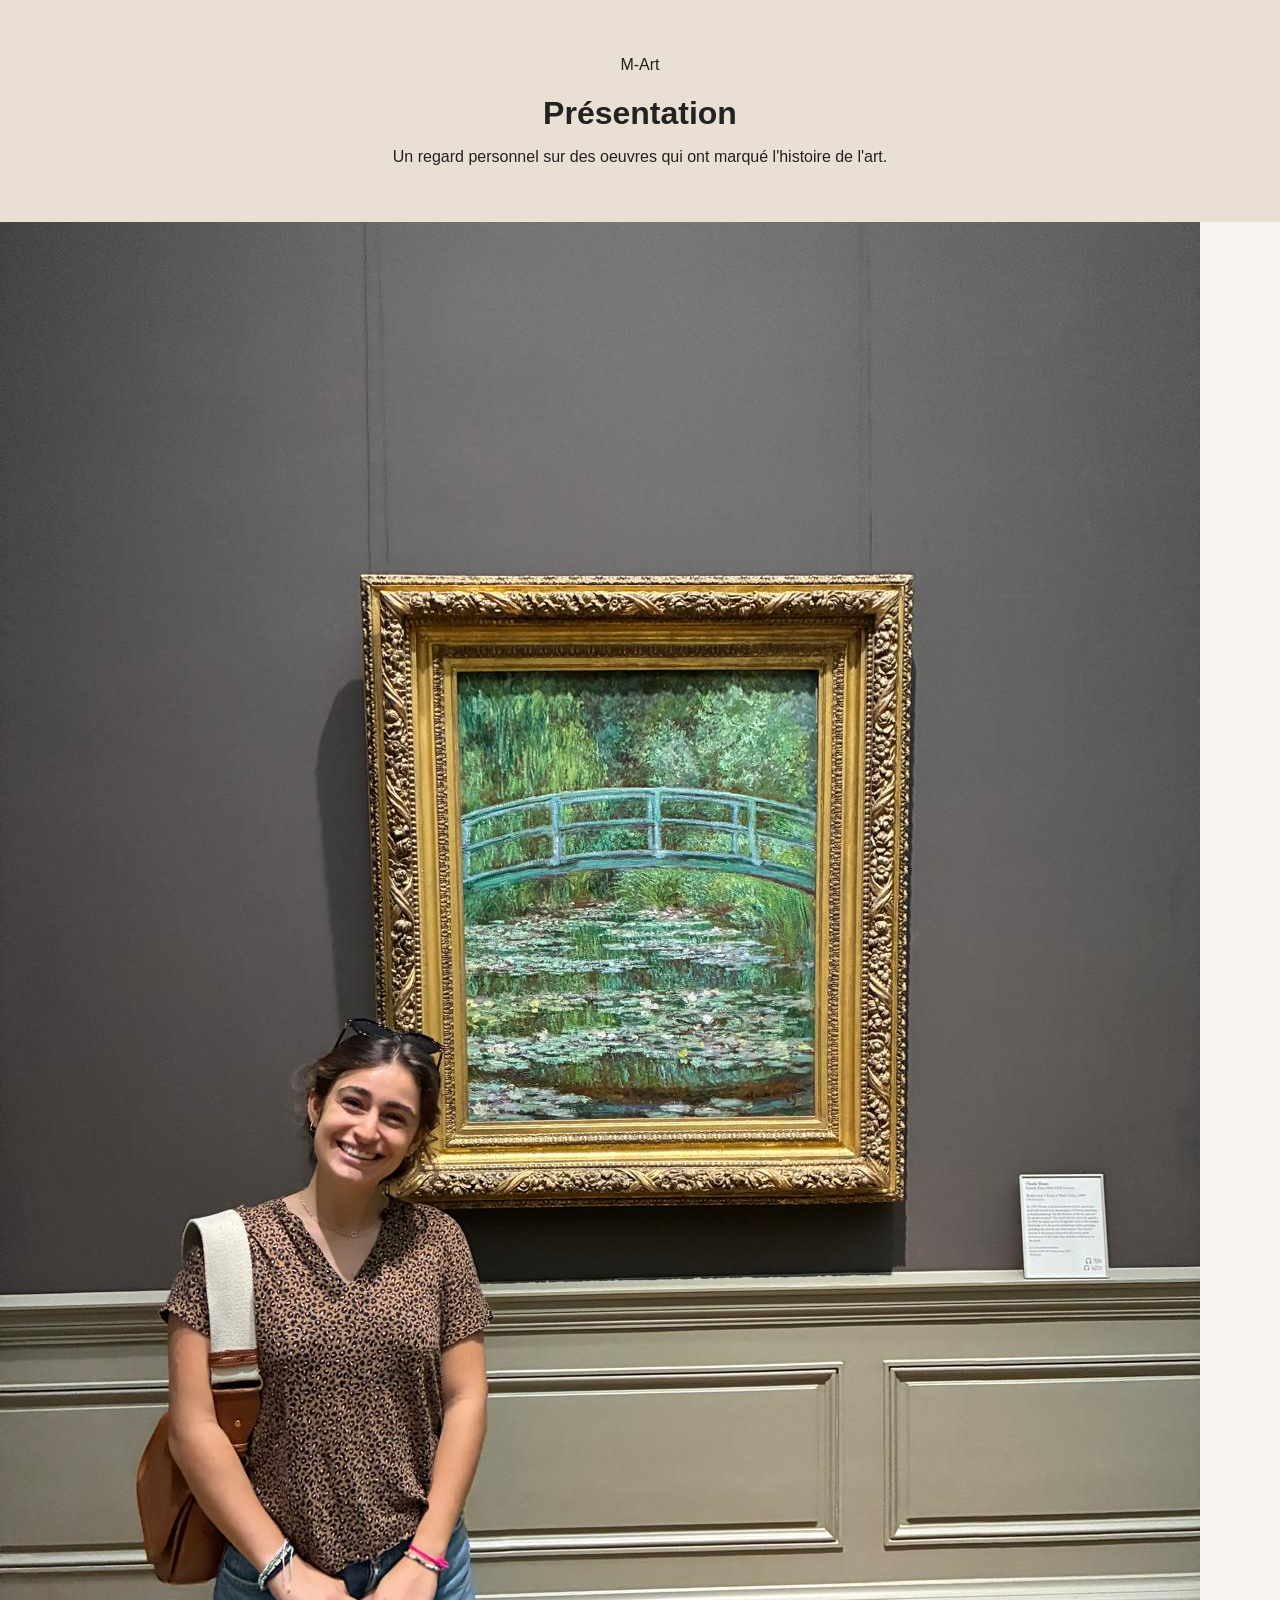
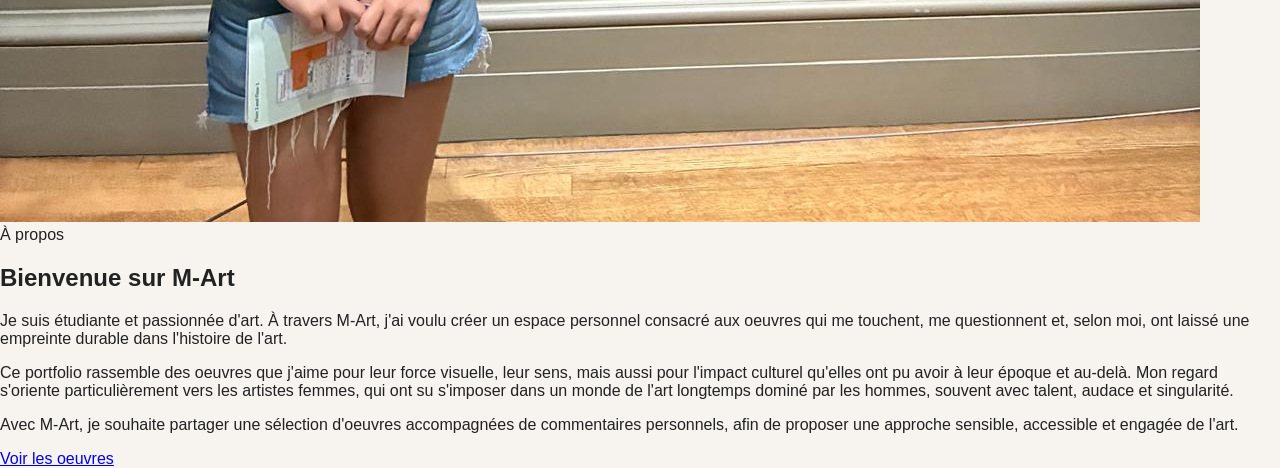
==== presentation.html @ c75f4a93 "Create presentation.html" ====
<!DOCTYPE html>
<html lang="fr">
<head>
  <meta charset="UTF-8">
  <meta name="viewport" content="width=device-width, initial-scale=1.0">
  <title>Présentation - M-Art</title>
  <link rel="stylesheet" href="style.css">
</head>
<body>
  <header class="page-header">
    <div class="page-header-content">
      <p class="brand">M-Art</p>
      <h1>Présentation</h1>
      <p class="intro-page">
        Un regard personnel sur des oeuvres qui ont marqué l'histoire de l'art.
      </p>
    </div>
  </header>

  <main class="container">
    <section class="intro-card">
      <div class="intro-image">
        <img src="Photo.Intro.jpeg" alt="Photo de présentation">
      </div>

      <div class="intro-text">
        <span class="tag">À propos</span>
        <h2>Bienvenue sur M-Art</h2>

        <p>
          Je suis étudiante et passionnée d'art. À travers M-Art, j'ai voulu créer un espace personnel
          consacré aux oeuvres qui me touchent, me questionnent et, selon moi, ont laissé une empreinte
          durable dans l'histoire de l'art.
        </p>

        <p>
          Ce portfolio rassemble des oeuvres que j'aime pour leur force visuelle, leur sens, mais aussi
          pour l'impact culturel qu'elles ont pu avoir à leur époque et au-delà. Mon regard s'oriente
          particulièrement vers les artistes femmes, qui ont su s'imposer dans un monde de l'art longtemps
          dominé par les hommes, souvent avec talent, audace et singularité.
        </p>

        <p>
          Avec M-Art, je souhaite partager une sélection d'oeuvres accompagnées de commentaires personnels,
          afin de proposer une approche sensible, accessible et engagée de l'art.
        </p>

        <a class="back-link" href="index.html">Voir les oeuvres</a>
      </div>
    </section>
  </main>
</body>
</html>
---- style.css ----
body {
  font-family: Arial, sans-serif;
  margin: 0;
  background: #f7f3ef;
  color: #222;
}

header {
  text-align: center;
  padding: 40px 20px;
  background: #e9dfd3;
}

h1 {
  margin-bottom: 10px;
}

.gallery {
  max-width: 900px;
  margin: 40px auto;
  padding: 0 20px;
}

.card {
  background: white;
  padding: 20px;
  border-radius: 12px;
  box-shadow: 0 4px 12px rgba(0,0,0,0.08);
}

.card img {
  width: 100%;
  border-radius: 8px;
}

.card a {
  display: inline-block;
  margin-top: 10px;
  text-decoration: none;
  color: #8a4b2a;
  font-weight: bold;
}
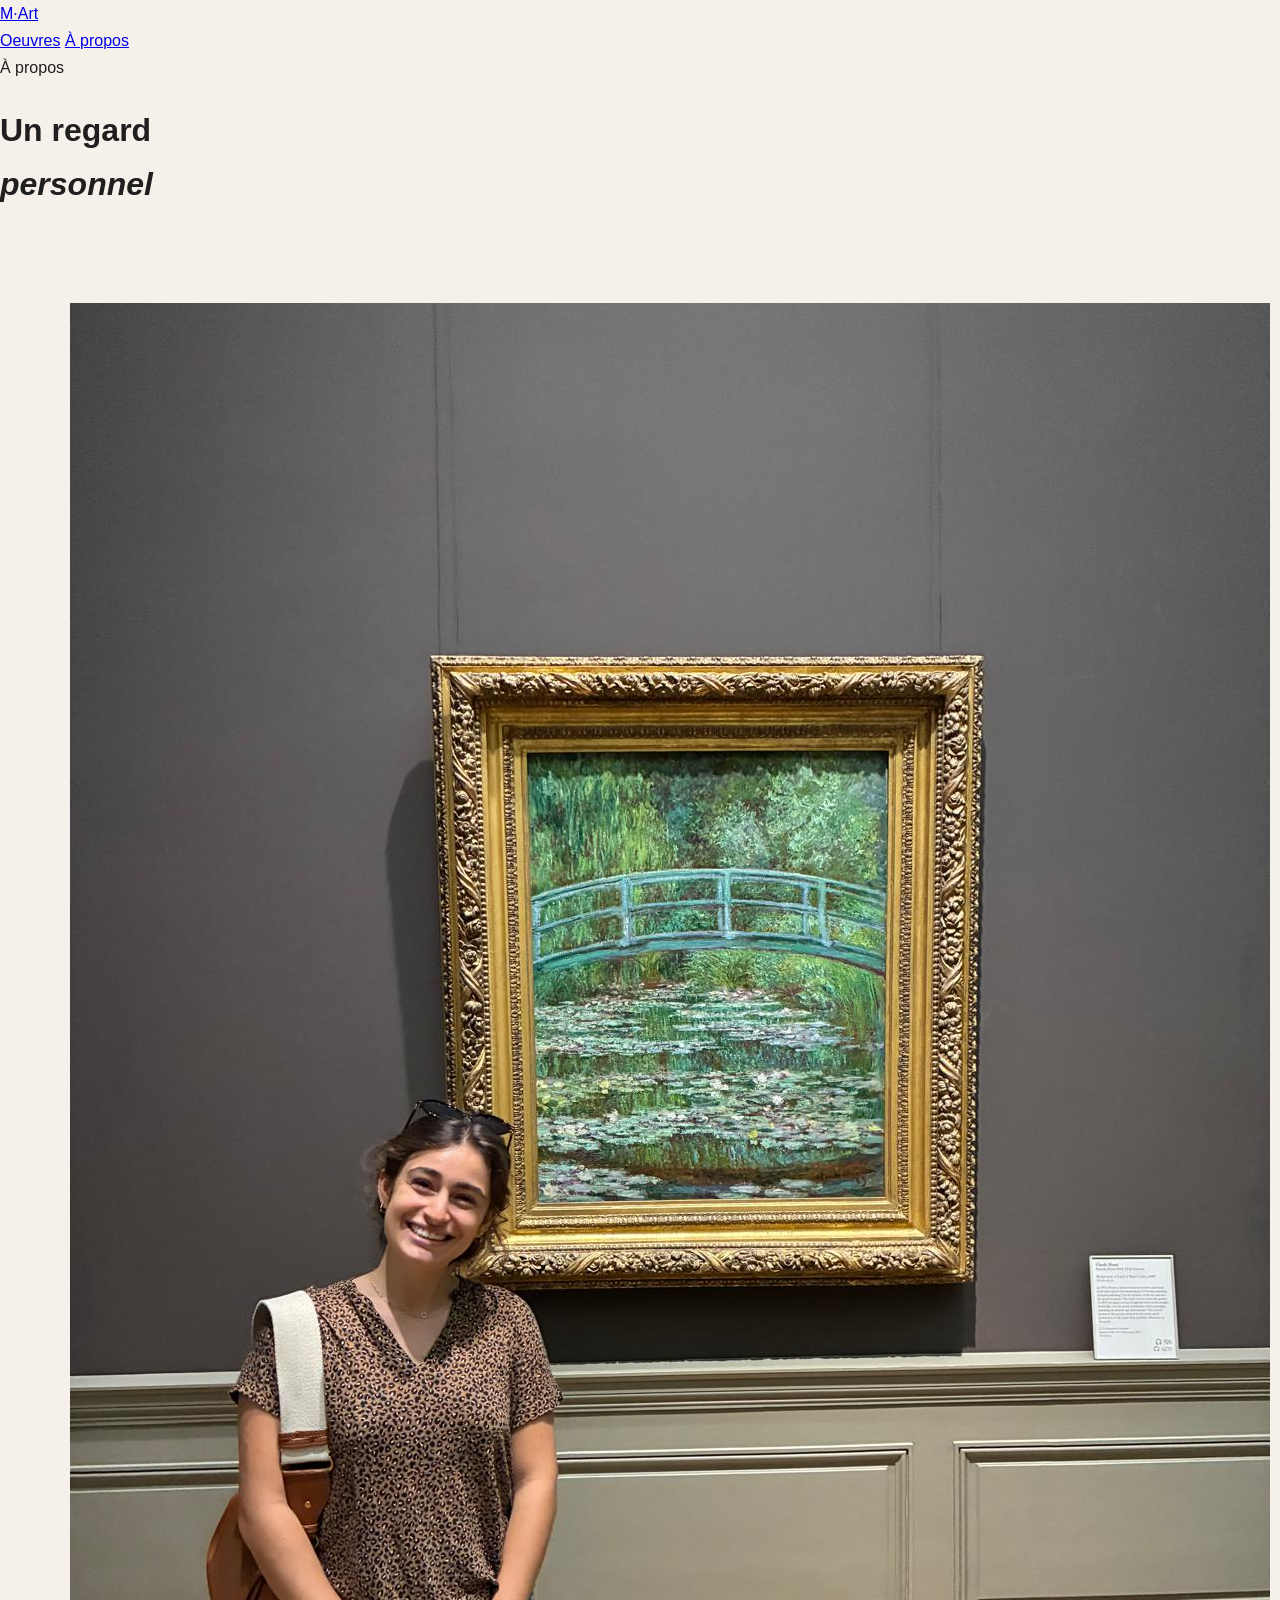
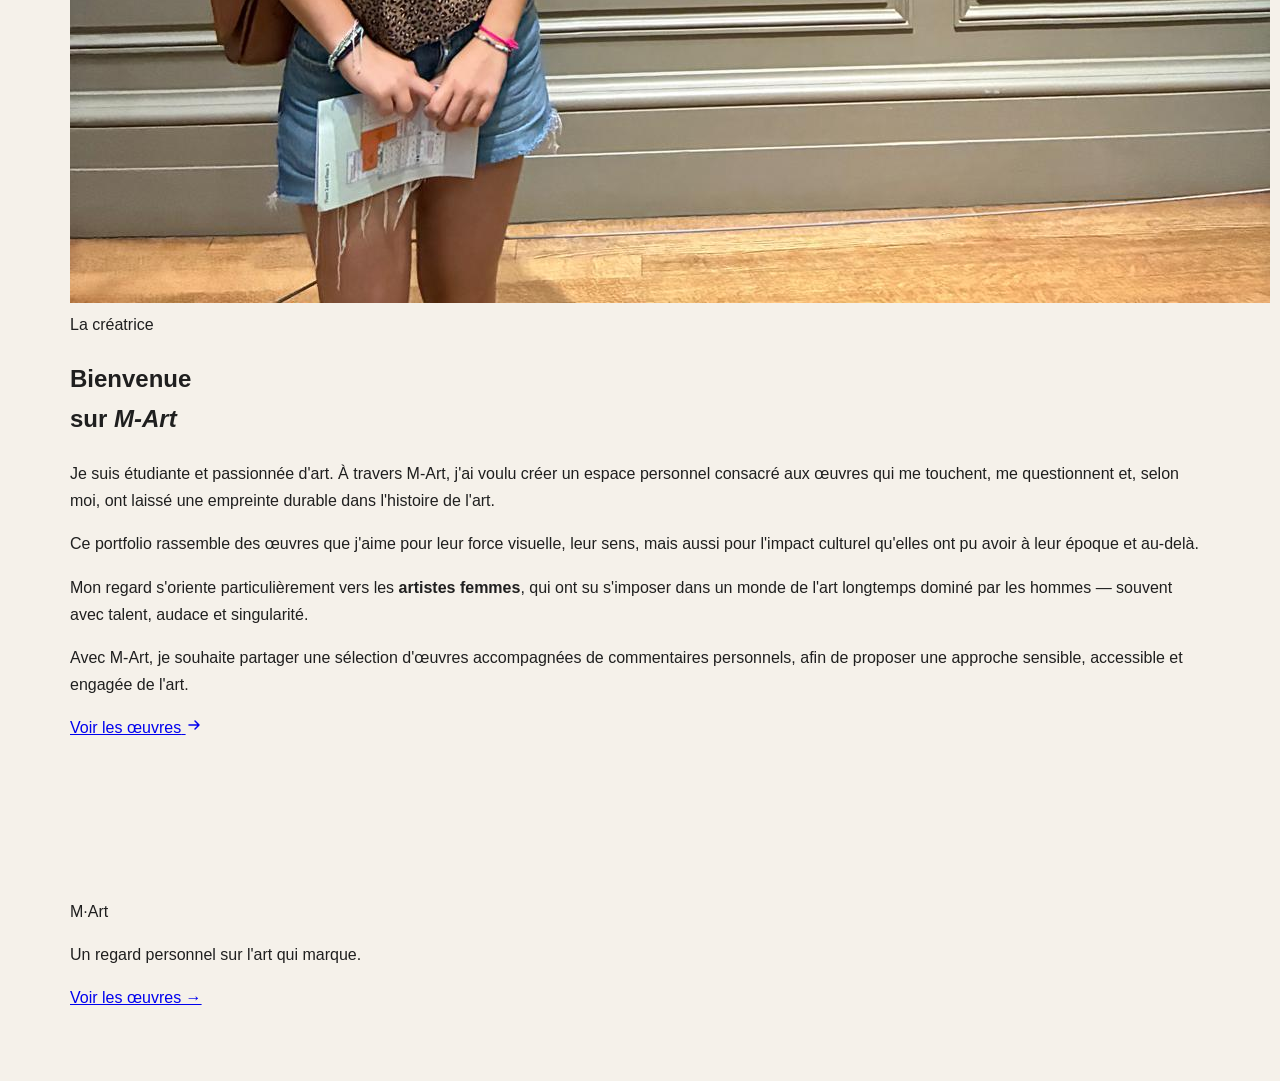
==== commit bfa88460: "Revise page title and enhance layout structure Updated the title and restructured the page header an" ====
--- a/presentation.html
+++ b/presentation.html
@@ -3,51 +3,91 @@
 <head>
   <meta charset="UTF-8">
   <meta name="viewport" content="width=device-width, initial-scale=1.0">
-  <title>Présentation - M-Art</title>
+  <title>À propos — M-Art</title>
+  <link rel="preconnect" href="https://fonts.googleapis.com">
+  <link rel="preconnect" href="https://fonts.gstatic.com" crossorigin>
+  <link href="https://fonts.googleapis.com/css2?family=Cormorant+Garamond:ital,wght@0,300;0,400;0,500;0,600;1,300;1,400;1,500&family=Jost:wght@200;300;400;500&display=swap" rel="stylesheet">
   <link rel="stylesheet" href="style.css">
 </head>
 <body>
-  <header class="page-header">
-    <div class="page-header-content">
-      <p class="brand">M-Art</p>
-      <h1>Présentation</h1>
-      <p class="intro-page">
-        Un regard personnel sur des oeuvres qui ont marqué l'histoire de l'art.
-      </p>
+
+  <!-- NAVIGATION -->
+  <nav class="nav">
+    <a href="index.html" class="nav-brand">M·Art</a>
+    <div class="nav-links">
+      <a href="index.html" class="nav-link">Oeuvres</a>
+      <a href="presentation.html" class="nav-link active">À propos</a>
+    </div>
+  </nav>
+
+  <!-- PAGE HEADER -->
+  <header class="page-hero">
+    <div class="hero-bg"></div>
+    <div class="hero-noise"></div>
+    <div class="page-hero-content">
+      <div class="hero-eyebrow">
+        <span class="eyebrow-line"></span>
+        <span class="eyebrow-text">À propos</span>
+      </div>
+      <h1 class="page-hero-title">
+        Un regard<br>
+        <em>personnel</em>
+      </h1>
     </div>
   </header>
 
+  <!-- ABOUT SECTION -->
   <main class="container">
-    <section class="intro-card">
-      <div class="intro-image">
-        <img src="Photo.Intro.jpeg" alt="Photo de présentation">
+    <section class="about-card">
+      <div class="about-image-wrap">
+        <div class="about-image-inner">
+          <img src="Photo.Intro.jpeg" alt="Photo de présentation">
+        </div>
+        <div class="about-image-deco"></div>
       </div>
 
-      <div class="intro-text">
-        <span class="tag">À propos</span>
-        <h2>Bienvenue sur M-Art</h2>
+      <div class="about-content">
+        <span class="art-tag">La créatrice</span>
+        <h2 class="about-title">Bienvenue<br>sur <em>M-Art</em></h2>
 
-        <p>
-          Je suis étudiante et passionnée d'art. À travers M-Art, j'ai voulu créer un espace personnel
-          consacré aux oeuvres qui me touchent, me questionnent et, selon moi, ont laissé une empreinte
-          durable dans l'histoire de l'art.
-        </p>
+        <div class="art-divider"></div>
 
-        <p>
-          Ce portfolio rassemble des oeuvres que j'aime pour leur force visuelle, leur sens, mais aussi
-          pour l'impact culturel qu'elles ont pu avoir à leur époque et au-delà. Mon regard s'oriente
-          particulièrement vers les artistes femmes, qui ont su s'imposer dans un monde de l'art longtemps
-          dominé par les hommes, souvent avec talent, audace et singularité.
-        </p>
+        <div class="about-body">
+          <p>
+            Je suis étudiante et passionnée d'art. À travers M-Art, j'ai voulu créer un espace personnel
+            consacré aux œuvres qui me touchent, me questionnent et, selon moi, ont laissé une empreinte
+            durable dans l'histoire de l'art.
+          </p>
+          <p>
+            Ce portfolio rassemble des œuvres que j'aime pour leur force visuelle, leur sens, mais aussi
+            pour l'impact culturel qu'elles ont pu avoir à leur époque et au-delà.
+          </p>
+          <p>
+            Mon regard s'oriente particulièrement vers les <strong>artistes femmes</strong>, qui ont su s'imposer 
+            dans un monde de l'art longtemps dominé par les hommes — souvent avec talent, audace et singularité.
+          </p>
+          <p>
+            Avec M-Art, je souhaite partager une sélection d'œuvres accompagnées de commentaires personnels,
+            afin de proposer une approche sensible, accessible et engagée de l'art.
+          </p>
+        </div>
 
-        <p>
-          Avec M-Art, je souhaite partager une sélection d'oeuvres accompagnées de commentaires personnels,
-          afin de proposer une approche sensible, accessible et engagée de l'art.
-        </p>
-
-        <a class="back-link" href="index.html">Voir les oeuvres</a>
+        <a href="index.html" class="hero-cta">
+          <span>Voir les œuvres</span>
+          <svg width="16" height="16" viewBox="0 0 16 16" fill="none"><path d="M3 8h10M9 4l4 4-4 4" stroke="currentColor" stroke-width="1.5" stroke-linecap="round" stroke-linejoin="round"/></svg>
+        </a>
       </div>
     </section>
   </main>
+
+  <!-- FOOTER -->
+  <footer class="site-footer">
+    <div class="footer-inner container">
+      <p class="footer-brand">M·Art</p>
+      <p class="footer-copy">Un regard personnel sur l'art qui marque.</p>
+      <a href="index.html" class="footer-link">Voir les œuvres →</a>
+    </div>
+  </footer>
+
 </body>
 </html>
--- a/style.css
+++ b/style.css
@@ -1,42 +1,192 @@
-body {
-  font-family: Arial, sans-serif;
-  margin: 0;
-  background: #f7f3ef;
-  color: #222;
+* {
+  box-sizing: border-box;
 }
 
-header {
-  text-align: center;
-  padding: 40px 20px;
-  background: #e9dfd3;
+body {
+  margin: 0;
+  font-family: Arial, sans-serif;
+  background: #f5f1ea;
+  color: #1f1f1f;
+  line-height: 1.7;
 }
 
-h1 {
-  margin-bottom: 10px;
+.hero {
+  min-height: 58vh;
+  display: flex;
+  align-items: center;
+  justify-content: center;
+  padding: 80px 20px;
+  background:
+    linear-gradient(rgba(20, 20, 20, 0.35), rgba(20, 20, 20, 0.35)),
+    linear-gradient(135deg, #3f4a3c, #8c7558, #d8c8b0);
+  color: white;
+  text-align: center;
 }
 
-.gallery {
-  max-width: 900px;
-  margin: 40px auto;
-  padding: 0 20px;
+.hero-content {
+  max-width: 850px;
 }
 
-.card {
-  background: white;
-  padding: 20px;
-  border-radius: 12px;
-  box-shadow: 0 4px 12px rgba(0,0,0,0.08);
+.brand {
+  font-size: 14px;
+  letter-spacing: 4px;
+  text-transform: uppercase;
+  margin-bottom: 16px;
+  opacity: 0.9;
 }
 
-.card img {
-  width: 100%;
-  border-radius: 8px;
+.hero h1 {
+  margin: 0 0 20px;
+  font-size: 48px;
+  line-height: 1.15;
 }
 
-.card a {
+.intro {
+  max-width: 720px;
+  margin: 0 auto;
+  font-size: 18px;
+  color: rgba(255, 255, 255, 0.92);
+}
+
+.container {
+  max-width: 1180px;
+  margin: 0 auto;
+  padding: 70px 20px;
+}
+
+.section-title {
+  margin-bottom: 30px;
+}
+
+.section-title p {
+  margin: 0 0 8px;
+  text-transform: uppercase;
+  letter-spacing: 2px;
+  font-size: 13px;
+  color: #8a6b52;
+}
+
+.section-title h2 {
+  margin: 0;
+  font-size: 34px;
+}
+
+.art-card {
+  display: grid;
+  grid-template-columns: 1fr 1fr;
+  gap: 40px;
+  align-items: center;
+  background: #fffdf9;
+  border-radius: 22px;
+  padding: 30px;
+  box-shadow: 0 18px 50px rgba(0, 0, 0, 0.08);
+}
+
+.art-image img {
+  width: 100%;
+  display: block;
+  border-radius: 16px;
+}
+
+.art-text {
+  padding: 10px 0;
+}
+
+.tag {
   display: inline-block;
-  margin-top: 10px;
+  padding: 6px 12px;
+  border-radius: 999px;
+  background: #efe4d5;
+  color: #7b5a40;
+  font-size: 13px;
+  margin-bottom: 14px;
+}
+
+.art-text h3 {
+  margin: 0 0 8px;
+  font-size: 34px;
+}
+
+.artist-line {
+  margin: 0 0 22px;
+  color: #7a7a7a;
+  font-size: 15px;
+}
+
+.art-text p {
+  margin-bottom: 18px;
+  font-size: 17px;
+}
+
+@media (max-width: 900px) {
+  .hero h1 {
+    font-size: 34px;
+  }
+
+  .art-card {
+    grid-template-columns: 1fr;
+  }
+
+  .container {
+    padding: 50px 16px;
+  }
+}
+.page-header {
+  min-height: 42vh;
+  display: flex;
+  align-items: center;
+  justify-content: center;
+  padding: 70px 20px;
+  background:
+    linear-gradient(rgba(20, 20, 20, 0.4), rgba(20, 20, 20, 0.4)),
+    linear-gradient(135deg, #4b5a4a, #8b6f56, #d9ccb7);
+  color: white;
+  text-align: center;
+}
+
+.page-header-content {
+  max-width: 800px;
+}
+
+.intro-page {
+  max-width: 680px;
+  margin: 0 auto;
+  font-size: 18px;
+  color: rgba(255, 255, 255, 0.92);
+}
+
+.intro-card {
+  display: grid;
+  grid-template-columns: 0.95fr 1.05fr;
+  gap: 40px;
+  align-items: center;
+  background: #fffdf9;
+  border-radius: 22px;
+  padding: 30px;
+  box-shadow: 0 18px 50px rgba(0, 0, 0, 0.08);
+}
+
+.intro-image img {
+  width: 100%;
+  display: block;
+  border-radius: 18px;
+}
+
+.intro-text h2 {
+  margin: 12px 0 18px;
+  font-size: 34px;
+}
+
+.back-link {
+  display: inline-block;
+  margin-top: 12px;
   text-decoration: none;
   color: #8a4b2a;
   font-weight: bold;
 }
+
+@media (max-width: 900px) {
+  .intro-card {
+    grid-template-columns: 1fr;
+  }
+}
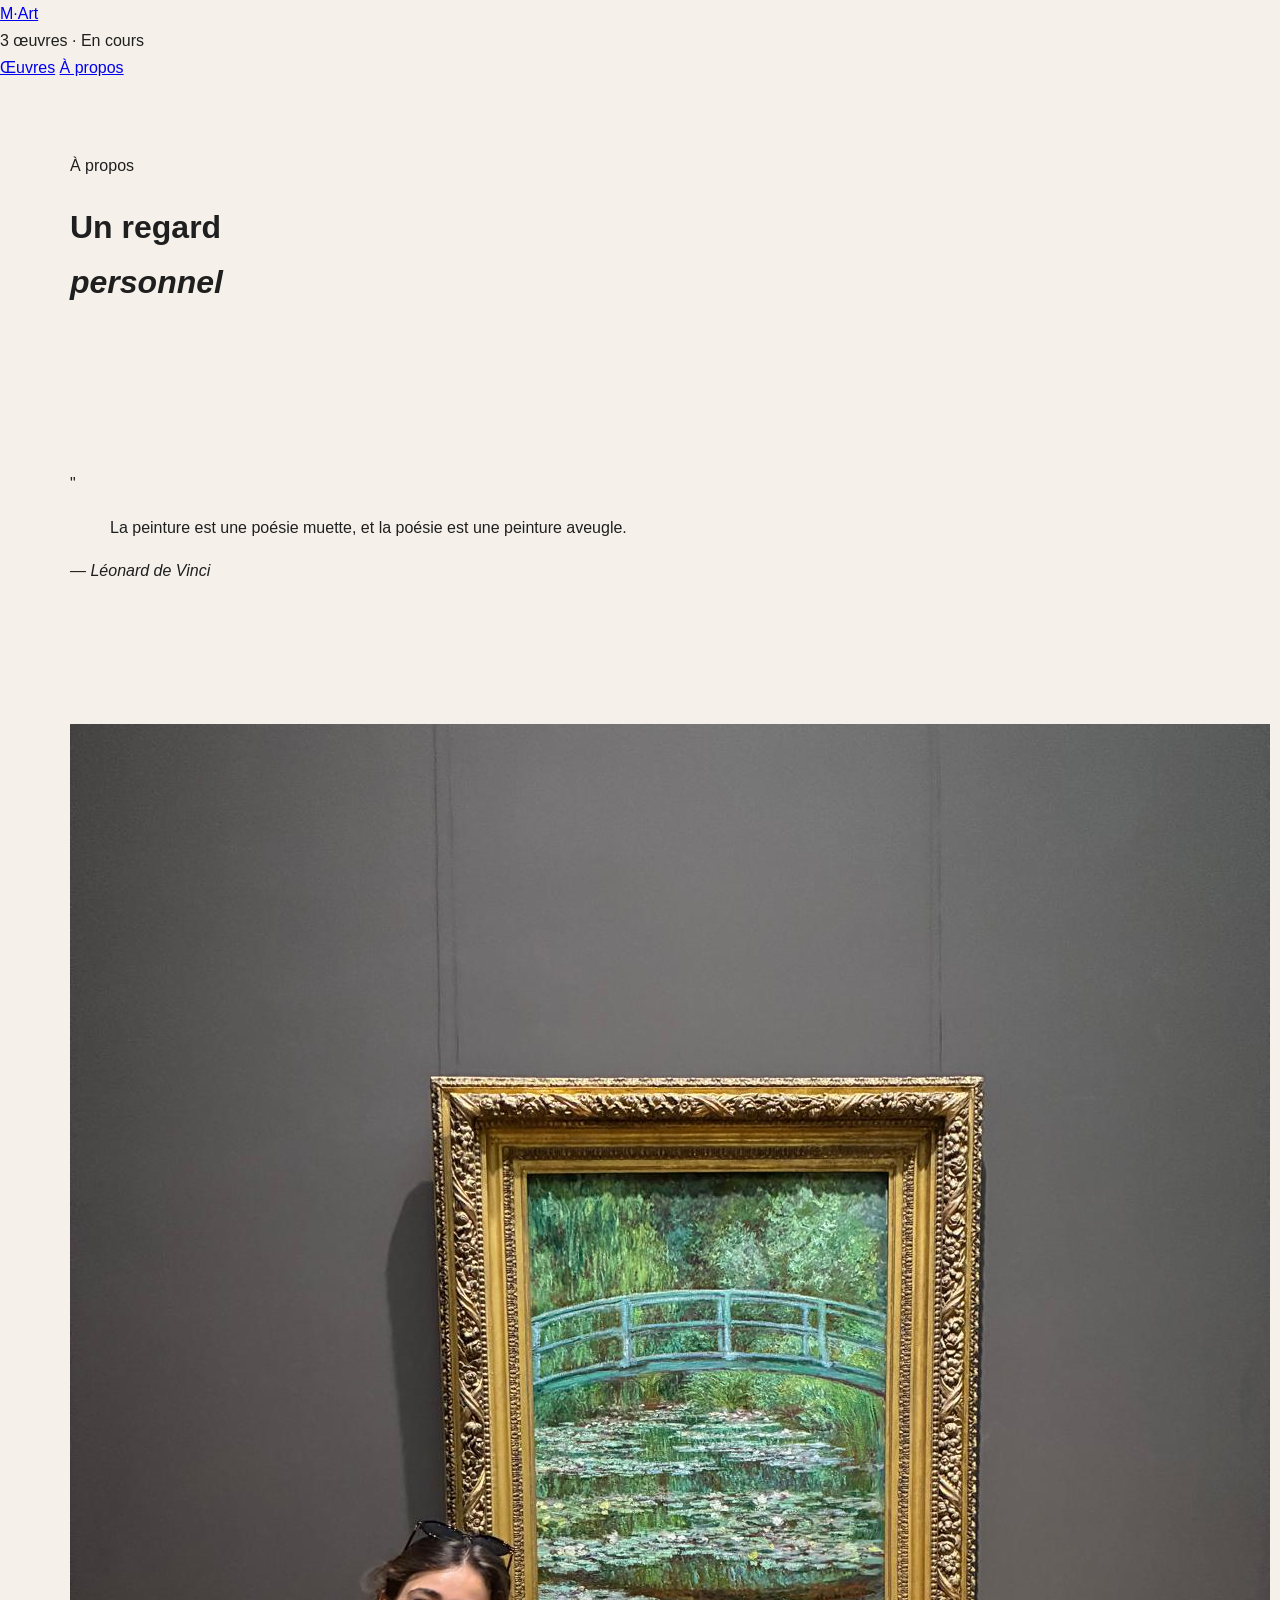
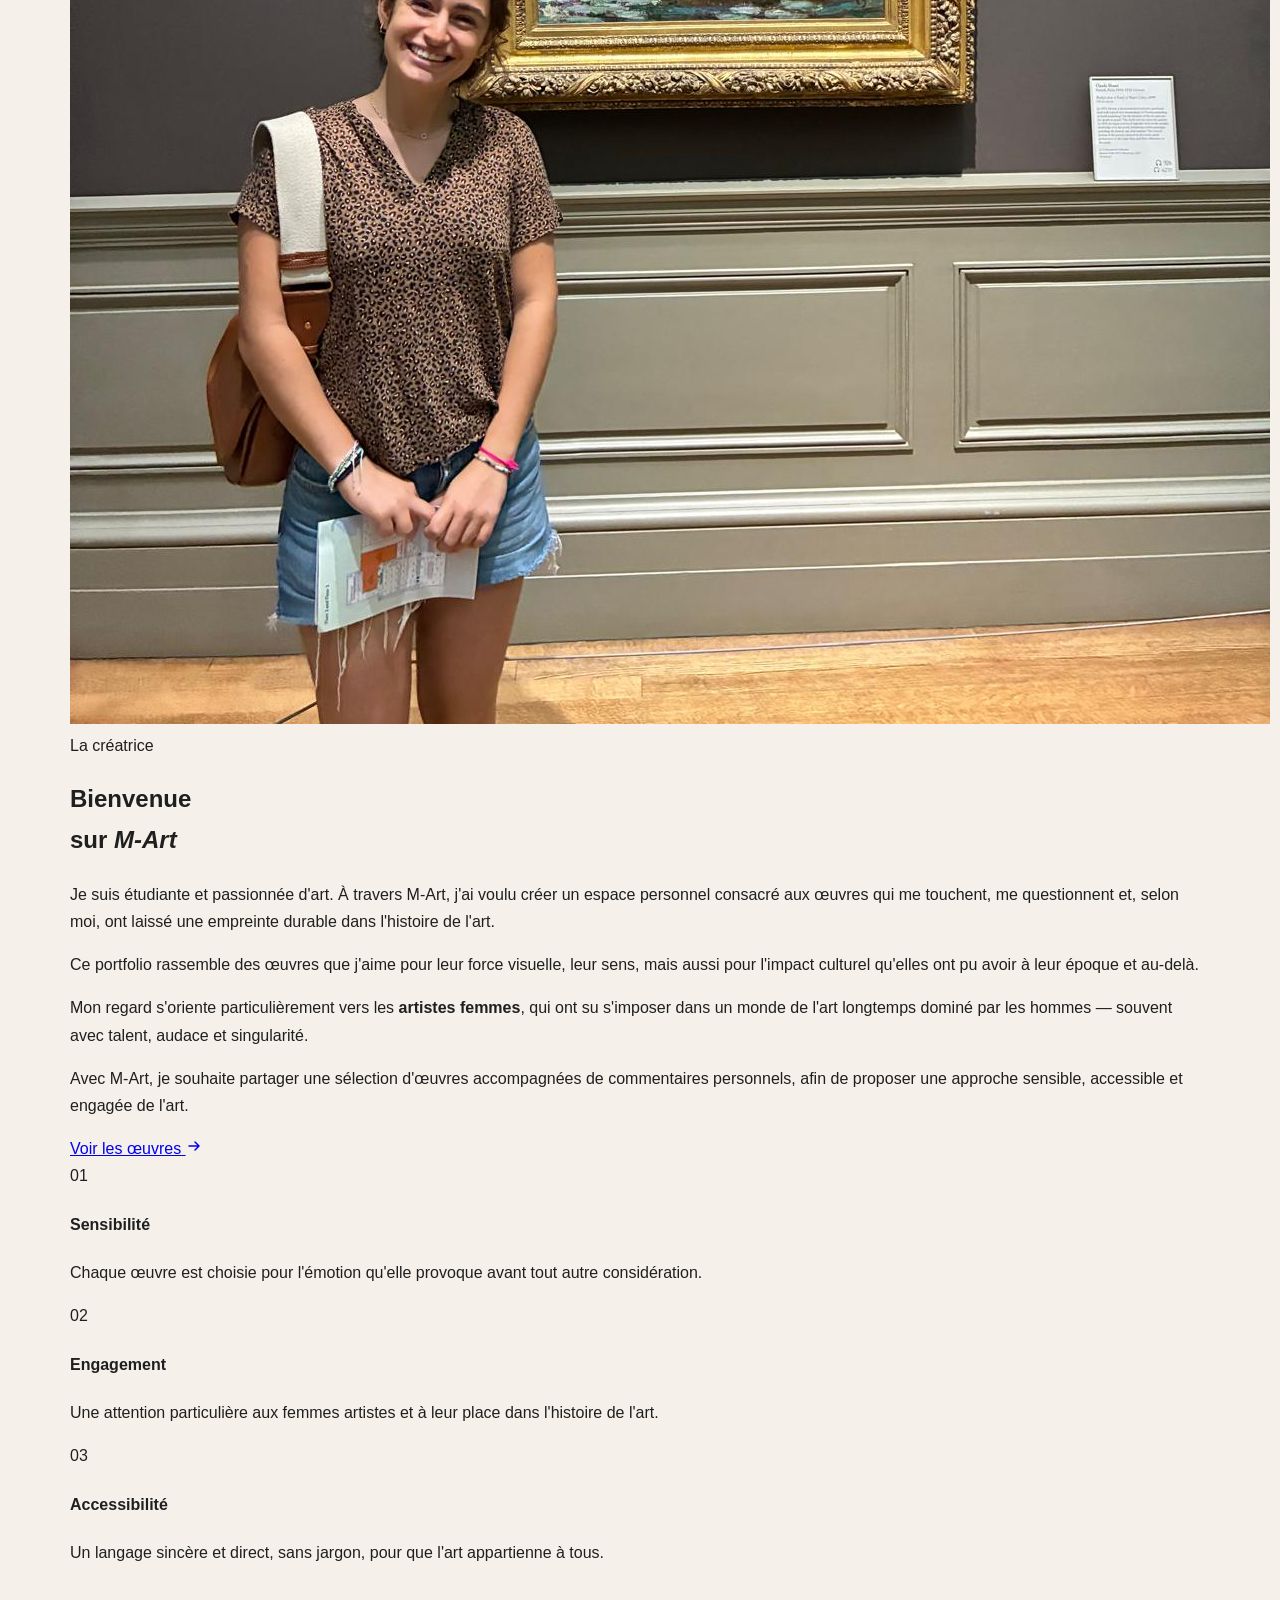
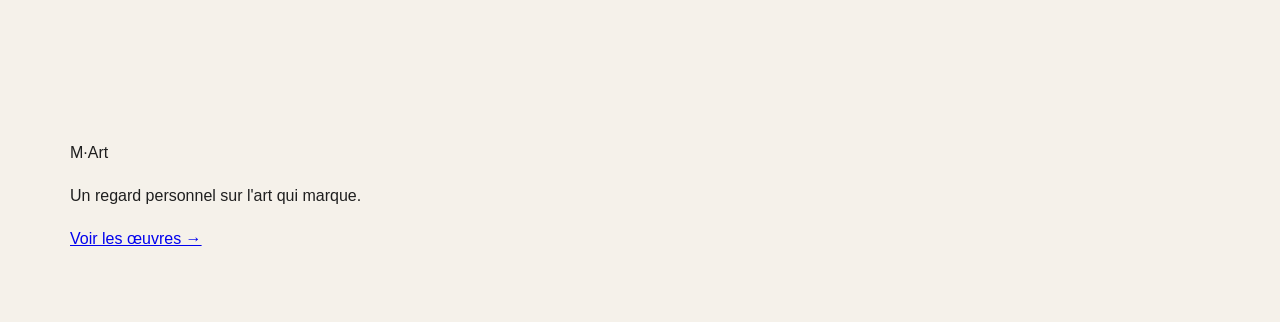
==== commit e44695f1: "Update presentation.html" ====
--- a/presentation.html
+++ b/presentation.html
@@ -11,20 +11,29 @@
 </head>
 <body>
 
+  <!-- PROGRESS BAR -->
+  <div class="progress-bar" id="progressBar"></div>
+
+  <!-- PAGE TRANSITION -->
+  <div class="page-transition" id="pageTransition"></div>
+
   <!-- NAVIGATION -->
-  <nav class="nav">
-    <a href="index.html" class="nav-brand">M·Art</a>
+  <nav class="nav" id="mainNav">
+    <a href="index.html" class="nav-brand page-link">M·Art</a>
+    <div class="nav-center">
+      <span class="nav-counter">3 œuvres · En cours</span>
+    </div>
     <div class="nav-links">
-      <a href="index.html" class="nav-link">Oeuvres</a>
+      <a href="index.html" class="nav-link page-link">Œuvres</a>
       <a href="presentation.html" class="nav-link active">À propos</a>
     </div>
   </nav>
 
-  <!-- PAGE HEADER -->
+  <!-- PAGE HERO -->
   <header class="page-hero">
     <div class="hero-bg"></div>
     <div class="hero-noise"></div>
-    <div class="page-hero-content">
+    <div class="page-hero-content container">
       <div class="hero-eyebrow">
         <span class="eyebrow-line"></span>
         <span class="eyebrow-text">À propos</span>
@@ -36,9 +45,18 @@
     </div>
   </header>
 
+  <!-- QUOTE -->
+  <section class="quote-section">
+    <div class="quote-inner container">
+      <span class="quote-mark">"</span>
+      <blockquote>La peinture est une poésie muette, et la poésie est une peinture aveugle.</blockquote>
+      <cite>— Léonard de Vinci</cite>
+    </div>
+  </section>
+
   <!-- ABOUT SECTION -->
   <main class="container">
-    <section class="about-card">
+    <section class="about-card reveal">
       <div class="about-image-wrap">
         <div class="about-image-inner">
           <img src="Photo.Intro.jpeg" alt="Photo de présentation">
@@ -72,10 +90,31 @@
           </p>
         </div>
 
-        <a href="index.html" class="hero-cta">
+        <a href="index.html" class="hero-cta page-link" style="margin-top: 8px;">
           <span>Voir les œuvres</span>
           <svg width="16" height="16" viewBox="0 0 16 16" fill="none"><path d="M3 8h10M9 4l4 4-4 4" stroke="currentColor" stroke-width="1.5" stroke-linecap="round" stroke-linejoin="round"/></svg>
         </a>
+      </div>
+    </section>
+
+    <!-- VALUES -->
+    <section class="values-section reveal">
+      <div class="values-grid">
+        <div class="value-item">
+          <span class="value-number">01</span>
+          <h4>Sensibilité</h4>
+          <p>Chaque œuvre est choisie pour l'émotion qu'elle provoque avant tout autre considération.</p>
+        </div>
+        <div class="value-item">
+          <span class="value-number">02</span>
+          <h4>Engagement</h4>
+          <p>Une attention particulière aux femmes artistes et à leur place dans l'histoire de l'art.</p>
+        </div>
+        <div class="value-item">
+          <span class="value-number">03</span>
+          <h4>Accessibilité</h4>
+          <p>Un langage sincère et direct, sans jargon, pour que l'art appartienne à tous.</p>
+        </div>
       </div>
     </section>
   </main>
@@ -85,9 +124,43 @@
     <div class="footer-inner container">
       <p class="footer-brand">M·Art</p>
       <p class="footer-copy">Un regard personnel sur l'art qui marque.</p>
-      <a href="index.html" class="footer-link">Voir les œuvres →</a>
+      <a href="index.html" class="footer-link page-link">Voir les œuvres →</a>
     </div>
   </footer>
 
+  <script>
+    // === PROGRESS BAR ===
+    const progressBar = document.getElementById('progressBar');
+    window.addEventListener('scroll', () => {
+      const scrollTop = window.scrollY;
+      const docHeight = document.body.scrollHeight - window.innerHeight;
+      progressBar.style.width = (scrollTop / docHeight * 100) + '%';
+    });
+
+    // === REVEAL ===
+    const observer = new IntersectionObserver((entries) => {
+      entries.forEach(e => { if (e.isIntersecting) e.target.classList.add('visible'); });
+    }, { threshold: 0.08 });
+    document.querySelectorAll('.reveal').forEach(el => observer.observe(el));
+
+    // === PAGE TRANSITIONS ===
+    const overlay = document.getElementById('pageTransition');
+    document.querySelectorAll('a.page-link').forEach(link => {
+      link.addEventListener('click', (e) => {
+        const href = link.getAttribute('href');
+        if (!href || href.startsWith('#')) return;
+        e.preventDefault();
+        overlay.classList.add('active');
+        setTimeout(() => { window.location.href = href; }, 380);
+      });
+    });
+    window.addEventListener('pageshow', () => overlay.classList.remove('active'));
+
+    // === NAV SCROLL ===
+    const nav = document.getElementById('mainNav');
+    window.addEventListener('scroll', () => {
+      nav.classList.toggle('scrolled', window.scrollY > 60);
+    });
+  </script>
 </body>
 </html>
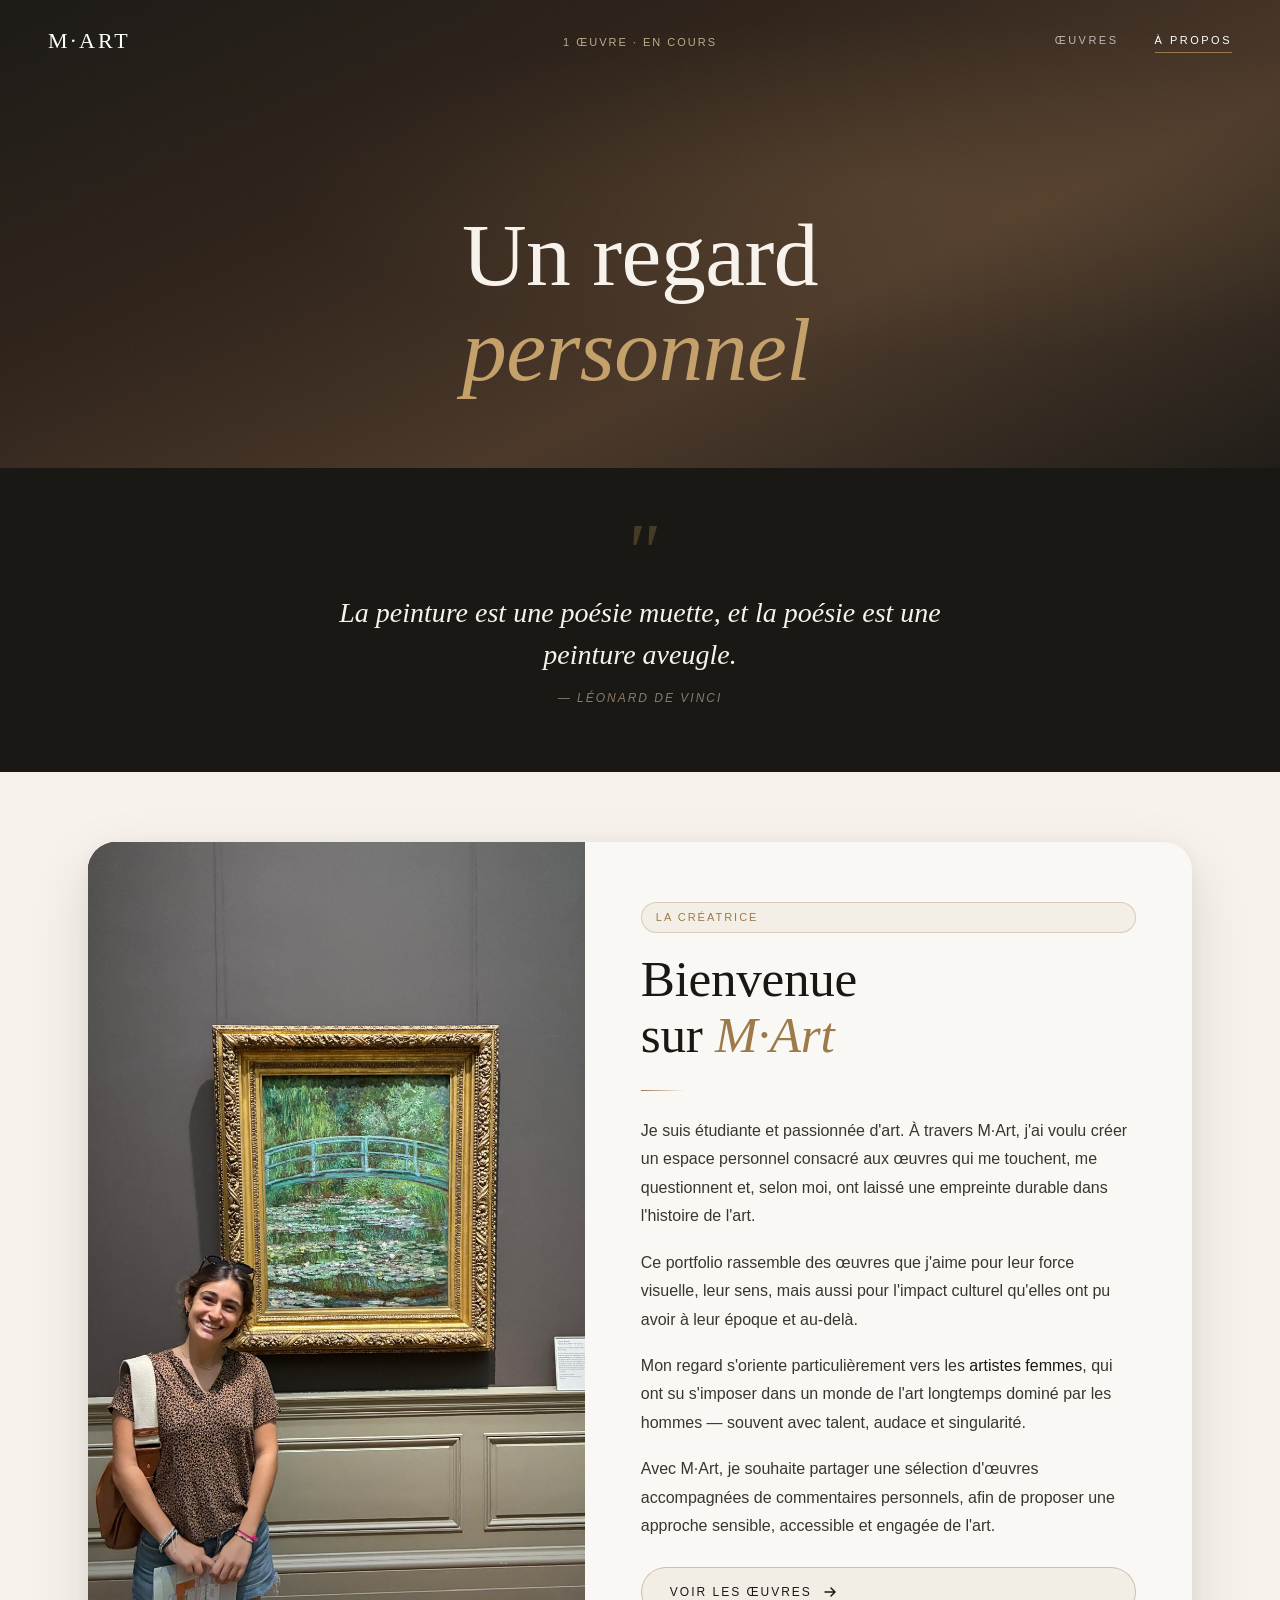
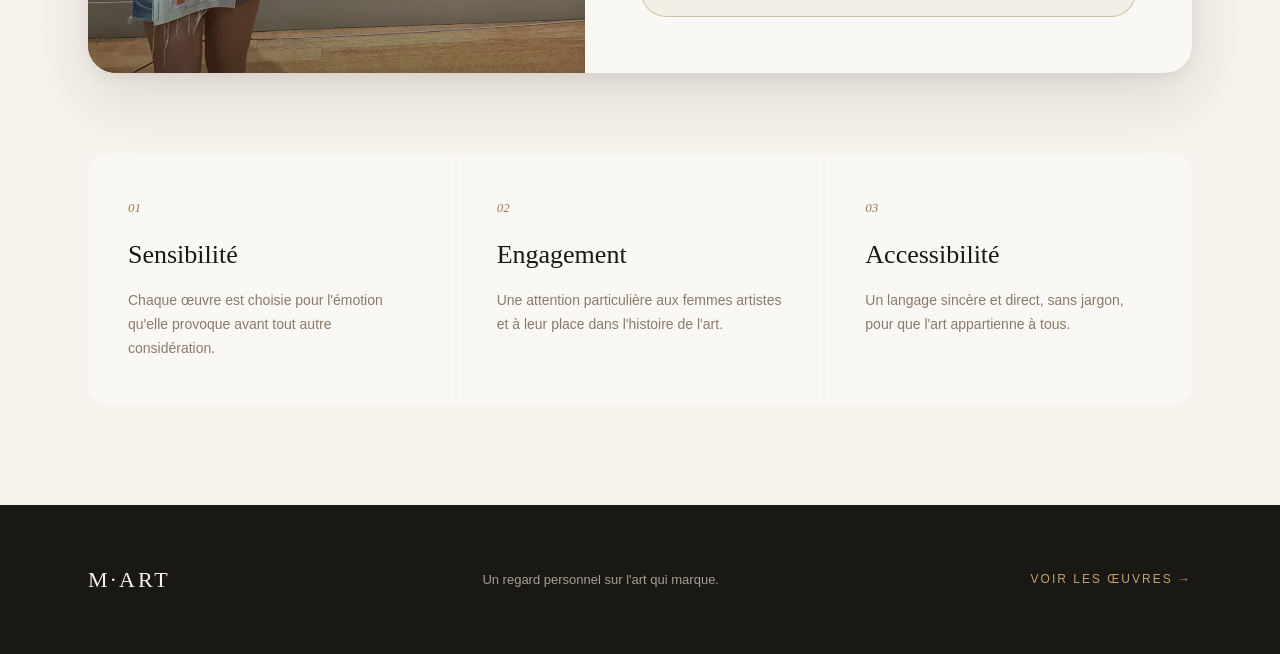
==== commit 071c86c4: "Update presentation.html" ====
--- a/presentation.html
+++ b/presentation.html
@@ -3,7 +3,7 @@
 <head>
   <meta charset="UTF-8">
   <meta name="viewport" content="width=device-width, initial-scale=1.0">
-  <title>À propos — M-Art</title>
+  <title>À propos — M·Art</title>
   <link rel="preconnect" href="https://fonts.googleapis.com">
   <link rel="preconnect" href="https://fonts.gstatic.com" crossorigin>
   <link href="https://fonts.googleapis.com/css2?family=Cormorant+Garamond:ital,wght@0,300;0,400;0,500;0,600;1,300;1,400;1,500&family=Jost:wght@200;300;400;500&display=swap" rel="stylesheet">
@@ -21,7 +21,7 @@
   <nav class="nav" id="mainNav">
     <a href="index.html" class="nav-brand page-link">M·Art</a>
     <div class="nav-center">
-      <span class="nav-counter">3 œuvres · En cours</span>
+      <span class="nav-counter">1 œuvre · En cours</span>
     </div>
     <div class="nav-links">
       <a href="index.html" class="nav-link page-link">Œuvres</a>
@@ -34,10 +34,6 @@
     <div class="hero-bg"></div>
     <div class="hero-noise"></div>
     <div class="page-hero-content container">
-      <div class="hero-eyebrow">
-        <span class="eyebrow-line"></span>
-        <span class="eyebrow-text">À propos</span>
-      </div>
       <h1 class="page-hero-title">
         Un regard<br>
         <em>personnel</em>
@@ -66,13 +62,13 @@
 
       <div class="about-content">
         <span class="art-tag">La créatrice</span>
-        <h2 class="about-title">Bienvenue<br>sur <em>M-Art</em></h2>
+        <h2 class="about-title">Bienvenue<br>sur <em>M·Art</em></h2>
 
         <div class="art-divider"></div>
 
         <div class="about-body">
           <p>
-            Je suis étudiante et passionnée d'art. À travers M-Art, j'ai voulu créer un espace personnel
+            Je suis étudiante et passionnée d'art. À travers M·Art, j'ai voulu créer un espace personnel
             consacré aux œuvres qui me touchent, me questionnent et, selon moi, ont laissé une empreinte
             durable dans l'histoire de l'art.
           </p>
@@ -85,7 +81,7 @@
             dans un monde de l'art longtemps dominé par les hommes — souvent avec talent, audace et singularité.
           </p>
           <p>
-            Avec M-Art, je souhaite partager une sélection d'œuvres accompagnées de commentaires personnels,
+            Avec M·Art, je souhaite partager une sélection d'œuvres accompagnées de commentaires personnels,
             afin de proposer une approche sensible, accessible et engagée de l'art.
           </p>
         </div>
--- a/style.css
+++ b/style.css
@@ -1,192 +1,674 @@
-* {
-  box-sizing: border-box;
-}
+/* =============================================
+   M-ART — Style éditorial haut de gamme v2
+   Fix scroll bug + toutes les nouvelles features
+============================================= */
+
+*, *::before, *::after { box-sizing: border-box; margin: 0; padding: 0; }
+
+:root {
+  --ivory:      #f7f3ec;
+  --ivory-2:    #ede8df;
+  --cream:      #faf8f4;
+  --charcoal:   #1a1814;
+  --brown:      #2e2219;
+  --gold:       #9c7a4a;
+  --gold-light: #c4a06a;
+  --taupe:      #8a7a6a;
+  --taupe-lt:   #bfb4a6;
+  --white:      #ffffff;
+
+  --font-display: 'Cormorant Garamond', Georgia, serif;
+  --font-body:    'Jost', sans-serif;
+
+  --radius-lg: 28px;
+  --shadow-card: 0 24px 64px rgba(26,24,20,0.12), 0 4px 16px rgba(26,24,20,0.06);
+}
+
+html { scroll-behavior: smooth; }
 
 body {
-  margin: 0;
-  font-family: Arial, sans-serif;
-  background: #f5f1ea;
-  color: #1f1f1f;
+  font-family: var(--font-body);
+  background: var(--ivory);
+  color: var(--charcoal);
   line-height: 1.7;
-}
-
+  -webkit-font-smoothing: antialiased;
+}
+
+a, button { cursor: pointer; }
+
+/* === PROGRESS BAR === */
+.progress-bar {
+  position: fixed;
+  top: 0; left: 0;
+  height: 2px;
+  width: 0%;
+  background: linear-gradient(to right, var(--gold), var(--gold-light));
+  z-index: 1000;
+  transition: width 0.1s linear;
+}
+
+/* === PAGE TRANSITION === */
+.page-transition {
+  position: fixed;
+  inset: 0;
+  background: var(--charcoal);
+  z-index: 999;
+  opacity: 0;
+  pointer-events: none;
+  transition: opacity 0.38s ease;
+}
+.page-transition.active {
+  opacity: 1;
+  pointer-events: all;
+}
+
+/* === NAVIGATION === */
+.nav {
+  position: fixed;
+  top: 0; left: 0; right: 0;
+  z-index: 100;
+  display: flex;
+  align-items: center;
+  justify-content: space-between;
+  padding: 22px 48px;
+  transition: padding 0.35s ease, background 0.35s ease, box-shadow 0.35s ease;
+}
+.nav.scrolled {
+  padding: 14px 48px;
+  background: rgba(247, 243, 236, 0.92);
+  backdrop-filter: blur(14px);
+  -webkit-backdrop-filter: blur(14px);
+  box-shadow: 0 1px 0 rgba(156,122,74,0.12);
+}
+
+.nav-brand {
+  font-family: var(--font-display);
+  font-size: 22px;
+  font-weight: 500;
+  letter-spacing: 3px;
+  text-transform: uppercase;
+  text-decoration: none;
+  color: white;
+  transition: color 0.35s ease;
+}
+.nav.scrolled .nav-brand { color: var(--charcoal); }
+
+.nav-center {
+  position: absolute;
+  left: 50%;
+  transform: translateX(-50%);
+}
+.nav-counter {
+  font-size: 11px;
+  font-weight: 300;
+  letter-spacing: 2px;
+  text-transform: uppercase;
+  color: rgba(220,200,165,0.82);
+  transition: color 0.35s ease;
+}
+.nav.scrolled .nav-counter { color: var(--taupe); }
+
+.nav-links { display: flex; gap: 36px; }
+
+.nav-link {
+  font-size: 11px;
+  font-weight: 400;
+  letter-spacing: 2.5px;
+  text-transform: uppercase;
+  color: rgba(255,255,255,0.65);
+  text-decoration: none;
+  position: relative;
+  transition: color 0.3s;
+}
+.nav.scrolled .nav-link { color: var(--taupe); }
+.nav-link::after {
+  content: '';
+  position: absolute;
+  bottom: -3px; left: 0;
+  width: 0; height: 1px;
+  background: var(--gold);
+  transition: width 0.3s;
+}
+.nav-link:hover,
+.nav-link.active { color: white; }
+.nav.scrolled .nav-link:hover,
+.nav.scrolled .nav-link.active { color: var(--charcoal); }
+.nav-link:hover::after,
+.nav-link.active::after { width: 100%; }
+
+/* === HERO === */
 .hero {
-  min-height: 58vh;
+  position: relative;
+  min-height: 100vh;
   display: flex;
   align-items: center;
   justify-content: center;
-  padding: 80px 20px;
+  overflow: hidden;
+  padding: 120px 48px 100px;
+}
+
+.hero-bg {
+  position: absolute; inset: 0;
   background:
-    linear-gradient(rgba(20, 20, 20, 0.35), rgba(20, 20, 20, 0.35)),
-    linear-gradient(135deg, #3f4a3c, #8c7558, #d8c8b0);
-  color: white;
+    radial-gradient(ellipse 80% 60% at 70% 40%, rgba(156,122,74,0.18) 0%, transparent 60%),
+    radial-gradient(ellipse 60% 80% at 20% 70%, rgba(46,34,25,0.12) 0%, transparent 60%),
+    linear-gradient(155deg, #1a1814 0%, #2e2219 35%, #4a3728 65%, #1e1b16 100%);
+}
+
+.hero-noise {
+  position: absolute; inset: 0;
+  opacity: 0.04;
+  background-image: url("data:image/svg+xml,%3Csvg viewBox='0 0 256 256' xmlns='http://www.w3.org/2000/svg'%3E%3Cfilter id='noise'%3E%3CfeTurbulence type='fractalNoise' baseFrequency='0.9' numOctaves='4' stitchTiles='stitch'/%3E%3C/filter%3E%3Crect width='100%25' height='100%25' filter='url(%23noise)'/%3E%3C/svg%3E");
+  background-size: 200px;
+  pointer-events: none;
+}
+
+.hero-parallax-img {
+  position: absolute; inset: 0;
+  will-change: transform;
+}
+
+.hero-content {
+  position: relative;
+  z-index: 2;
+  max-width: 900px;
   text-align: center;
-}
-
-.hero-content {
-  max-width: 850px;
-}
-
-.brand {
-  font-size: 14px;
-  letter-spacing: 4px;
-  text-transform: uppercase;
-  margin-bottom: 16px;
-  opacity: 0.9;
-}
-
-.hero h1 {
-  margin: 0 0 20px;
-  font-size: 48px;
-  line-height: 1.15;
-}
-
-.intro {
-  max-width: 720px;
-  margin: 0 auto;
-  font-size: 18px;
-  color: rgba(255, 255, 255, 0.92);
-}
-
-.container {
-  max-width: 1180px;
-  margin: 0 auto;
-  padding: 70px 20px;
-}
-
-.section-title {
-  margin-bottom: 30px;
-}
-
-.section-title p {
-  margin: 0 0 8px;
-  text-transform: uppercase;
+  animation: fadeUp 1.1s cubic-bezier(0.22,1,0.36,1) both;
+}
+
+@keyframes fadeUp {
+  from { opacity: 0; transform: translateY(28px); }
+  to   { opacity: 1; transform: translateY(0); }
+}
+
+.hero-eyebrow {
+  display: flex;
+  align-items: center;
+  justify-content: center;
+  gap: 16px;
+  margin-bottom: 32px;
+  animation: fadeUp 1.1s 0.1s cubic-bezier(0.22,1,0.36,1) both;
+}
+.eyebrow-line { display: block; width: 40px; height: 1px; background: rgba(196,160,106,0.6); }
+.eyebrow-text { font-size: 11px; font-weight: 300; letter-spacing: 4px; text-transform: uppercase; color: rgba(196,160,106,0.85); }
+
+.hero-title {
+  font-family: var(--font-display);
+  font-size: clamp(56px, 8vw, 110px);
+  font-weight: 300;
+  line-height: 1.04;
+  color: var(--ivory);
+  margin-bottom: 28px;
+  letter-spacing: -0.5px;
+  animation: fadeUp 1.1s 0.18s cubic-bezier(0.22,1,0.36,1) both;
+}
+.hero-title em { font-style: italic; color: var(--gold-light); }
+
+.hero-sub {
+  font-size: 17px;
+  font-weight: 300;
+  color: rgba(247,243,236,0.65);
+  max-width: 540px;
+  margin: 0 auto 44px;
+  animation: fadeUp 1.1s 0.26s cubic-bezier(0.22,1,0.36,1) both;
+}
+
+.hero-cta {
+  display: inline-flex;
+  align-items: center;
+  gap: 10px;
+  padding: 14px 28px;
+  border: 1px solid rgba(196,160,106,0.45);
+  border-radius: 999px;
+  color: var(--ivory);
+  text-decoration: none;
+  font-size: 12px;
+  font-weight: 400;
   letter-spacing: 2px;
-  font-size: 13px;
-  color: #8a6b52;
-}
-
-.section-title h2 {
-  margin: 0;
-  font-size: 34px;
-}
-
+  text-transform: uppercase;
+  background: rgba(156,122,74,0.12);
+  backdrop-filter: blur(4px);
+  transition: all 0.35s ease;
+  animation: fadeUp 1.1s 0.34s cubic-bezier(0.22,1,0.36,1) both;
+}
+.hero-cta:hover { background: rgba(156,122,74,0.28); border-color: rgba(196,160,106,0.7); gap: 16px; }
+
+/* CTA on light bg */
+.about-content .hero-cta {
+  color: var(--charcoal);
+  border-color: rgba(156,122,74,0.4);
+  background: rgba(156,122,74,0.08);
+  animation: none;
+}
+.about-content .hero-cta:hover { background: rgba(156,122,74,0.16); }
+
+/* === HERO SCROLL — centré en bas === */
+.hero-scroll {
+  position: absolute;
+  left: 50%;
+  transform: translateX(-50%);
+  bottom: 40px;
+  display: flex;
+  flex-direction: column;
+  align-items: center;
+  gap: 10px;
+  color: rgba(220,190,140,0.75);
+  font-size: 9px;
+  letter-spacing: 3.5px;
+  text-transform: uppercase;
+  z-index: 2;
+  animation: fadeUp 1.4s 0.7s ease both;
+}
+.scroll-line {
+  width: 1px;
+  height: 50px;
+  background: linear-gradient(to bottom, rgba(220,190,140,0.75), transparent);
+  animation: scrollPulse 2.5s ease-in-out infinite;
+}
+@keyframes scrollPulse {
+  0%,100% { transform: scaleY(1); opacity: 0.75; }
+  50%      { transform: scaleY(1.15); opacity: 1; }
+}
+
+/* === PAGE HERO === */
+.page-hero {
+  position: relative;
+  min-height: 52vh;
+  display: flex;
+  align-items: flex-end;
+  padding: 0 0 70px;
+  overflow: hidden;
+}
+.page-hero-content {
+  position: relative;
+  z-index: 2;
+  animation: fadeUp 1s cubic-bezier(0.22,1,0.36,1) both;
+}
+.page-hero-title {
+  font-family: var(--font-display);
+  font-size: clamp(52px, 7vw, 90px);
+  font-weight: 300;
+  line-height: 1.06;
+  color: var(--ivory);
+  margin-top: 24px;
+  letter-spacing: -0.5px;
+}
+.page-hero-title em { font-style: italic; color: var(--gold-light); }
+
+/* === QUOTE SECTION === */
+.quote-section {
+  background: var(--charcoal);
+  padding: 64px 0;
+}
+.quote-inner {
+  display: flex;
+  flex-direction: column;
+  align-items: center;
+  text-align: center;
+  gap: 12px;
+}
+.quote-mark {
+  font-family: var(--font-display);
+  font-size: 80px;
+  line-height: 0.5;
+  color: var(--gold);
+  opacity: 0.35;
+  font-style: italic;
+  display: block;
+  margin-bottom: 8px;
+}
+.quote-section blockquote {
+  font-family: var(--font-display);
+  font-size: clamp(20px, 2.5vw, 28px);
+  font-weight: 300;
+  font-style: italic;
+  color: var(--ivory);
+  max-width: 700px;
+  line-height: 1.5;
+}
+.quote-section cite {
+  font-size: 12px;
+  font-weight: 300;
+  letter-spacing: 2px;
+  text-transform: uppercase;
+  color: var(--taupe);
+}
+
+/* === CONTAINER === */
+.container { max-width: 1200px; margin: 0 auto; padding: 0 48px; }
+
+/* === SECTION INTRO === */
+.section-intro {
+  padding-top: 80px;
+  padding-bottom: 36px;
+  display: flex;
+  align-items: baseline;
+  gap: 32px;
+}
+.section-label { display: flex; align-items: baseline; gap: 14px; }
+.label-number { font-family: var(--font-display); font-size: 13px; color: var(--gold); letter-spacing: 1px; }
+.label-text { font-size: 11px; font-weight: 400; letter-spacing: 3px; text-transform: uppercase; color: var(--taupe); }
+.section-heading { font-family: var(--font-display); font-size: clamp(32px, 4vw, 52px); font-weight: 400; letter-spacing: -0.3px; }
+
+/* === REVEAL ANIMATION === */
+.reveal {
+  opacity: 0;
+  transform: translateY(28px);
+  transition: opacity 0.8s cubic-bezier(0.22,1,0.36,1), transform 0.8s cubic-bezier(0.22,1,0.36,1);
+}
+.reveal.visible { opacity: 1; transform: translateY(0); }
+
+/* === ART CARD === */
 .art-card {
   display: grid;
-  grid-template-columns: 1fr 1fr;
-  gap: 40px;
-  align-items: center;
-  background: #fffdf9;
-  border-radius: 22px;
-  padding: 30px;
-  box-shadow: 0 18px 50px rgba(0, 0, 0, 0.08);
-}
-
-.art-image img {
-  width: 100%;
+  grid-template-columns: 1.1fr 0.9fr;
+  background: var(--cream);
+  border-radius: var(--radius-lg);
+  overflow: hidden;
+  box-shadow: var(--shadow-card);
+  margin-bottom: 80px;
+}
+
+.art-card--placeholder { opacity: 0.75; }
+
+.art-image-wrap {
+  position: relative;
+  background: var(--charcoal);
+  min-height: 560px;
+  overflow: hidden;
+}
+
+.art-image-inner {
+  position: absolute; inset: 0; overflow: hidden;
+}
+.art-image-inner img {
+  width: 100%; height: 100%;
+  object-fit: cover;
   display: block;
-  border-radius: 16px;
-}
-
-.art-text {
+  transition: transform 0.9s cubic-bezier(0.22,1,0.36,1);
+}
+.art-card:hover .art-image-inner img { transform: scale(1.04); }
+
+/* Focus button */
+.focus-btn {
+  position: absolute;
+  top: 18px; right: 18px;
+  width: 40px; height: 40px;
+  border-radius: 50%;
+  border: 1px solid rgba(255,255,255,0.25);
+  background: rgba(26,24,20,0.45);
+  backdrop-filter: blur(8px);
+  color: rgba(255,255,255,0.8);
+  display: flex; align-items: center; justify-content: center;
+  transition: all 0.3s;
+  z-index: 5;
+}
+.focus-btn:hover { background: rgba(156,122,74,0.5); border-color: rgba(196,160,106,0.6); }
+
+.art-image-caption {
+  position: absolute;
+  bottom: 18px; left: 18px;
+  display: flex;
+  align-items: center;
+  gap: 10px;
+  font-size: 11px;
+  letter-spacing: 1.5px;
+  text-transform: uppercase;
+  color: rgba(247,243,236,0.65);
+  background: rgba(26,24,20,0.45);
+  backdrop-filter: blur(8px);
+  padding: 7px 14px;
+  border-radius: 999px;
+  font-weight: 300;
+}
+.caption-dot { opacity: 0.4; }
+
+/* Color palette */
+.color-palette {
+  position: absolute;
+  bottom: 18px; right: 18px;
+  display: flex;
+  gap: 6px;
+  z-index: 4;
+}
+.palette-dot {
+  width: 20px; height: 20px;
+  border-radius: 50%;
+  border: 2px solid rgba(255,255,255,0.25);
+  box-shadow: 0 2px 8px rgba(0,0,0,0.3);
+  transition: transform 0.2s;
+}
+.palette-dot:hover { transform: scale(1.25); }
+
+/* Placeholder */
+.placeholder-image {
+  display: flex; align-items: center; justify-content: center;
+  background: linear-gradient(135deg, #2a2420, #1a1814);
+}
+.placeholder-text {
+  display: flex; flex-direction: column; align-items: center; gap: 12px;
+  color: rgba(196,160,106,0.35);
+  font-size: 11px; letter-spacing: 3px; text-transform: uppercase;
+}
+
+/* Art content */
+.art-content {
+  padding: 52px 52px 48px;
+  display: flex;
+  flex-direction: column;
+}
+.art-content--placeholder { justify-content: center; }
+
+.art-meta { display: flex; align-items: center; gap: 14px; margin-bottom: 18px; }
+.art-tag {
+  display: inline-block;
+  padding: 5px 14px;
+  border-radius: 999px;
+  border: 1px solid rgba(156,122,74,0.3);
+  background: rgba(156,122,74,0.07);
+  color: var(--gold);
+  font-size: 11px;
+  font-weight: 400;
+  letter-spacing: 2px;
+  text-transform: uppercase;
+}
+.art-date { font-size: 12px; font-weight: 300; color: var(--taupe); letter-spacing: 1px; }
+
+.art-title {
+  font-family: var(--font-display);
+  font-size: clamp(36px, 3.5vw, 56px);
+  font-weight: 400;
+  line-height: 1.08;
+  color: var(--charcoal);
+  margin-bottom: 10px;
+  letter-spacing: -0.3px;
+}
+.art-title em { font-style: italic; color: var(--gold); }
+
+.art-artist { font-size: 13px; font-weight: 300; color: var(--taupe); letter-spacing: 0.5px; }
+
+.art-divider {
+  width: 44px; height: 1px;
+  background: linear-gradient(to right, var(--gold), transparent);
+  margin: 26px 0;
+}
+
+/* === TABS === */
+.tabs {
+  display: flex;
+  gap: 0;
+  border-bottom: 1px solid var(--ivory-2);
+  margin-bottom: 22px;
+}
+.tab {
+  background: none;
+  border: none;
   padding: 10px 0;
-}
-
-.tag {
-  display: inline-block;
-  padding: 6px 12px;
-  border-radius: 999px;
-  background: #efe4d5;
-  color: #7b5a40;
-  font-size: 13px;
-  margin-bottom: 14px;
-}
-
-.art-text h3 {
-  margin: 0 0 8px;
-  font-size: 34px;
-}
-
-.artist-line {
-  margin: 0 0 22px;
-  color: #7a7a7a;
-  font-size: 15px;
-}
-
-.art-text p {
-  margin-bottom: 18px;
-  font-size: 17px;
-}
-
-@media (max-width: 900px) {
-  .hero h1 {
-    font-size: 34px;
-  }
-
-  .art-card {
-    grid-template-columns: 1fr;
-  }
-
-  .container {
-    padding: 50px 16px;
-  }
-}
-.page-header {
-  min-height: 42vh;
+  margin-right: 28px;
+  font-family: var(--font-body);
+  font-size: 12px;
+  font-weight: 400;
+  letter-spacing: 1.5px;
+  text-transform: uppercase;
+  color: var(--taupe-lt);
+  position: relative;
+  transition: color 0.3s;
+}
+.tab::after {
+  content: '';
+  position: absolute;
+  bottom: -1px; left: 0;
+  width: 0; height: 2px;
+  background: var(--gold);
+  transition: width 0.3s ease;
+}
+.tab.active { color: var(--charcoal); }
+.tab.active::after { width: 100%; }
+
+.tab-content { display: none; }
+.tab-content.active { display: block; animation: fadeUp 0.4s ease both; }
+.tab-content p { font-size: 15.5px; font-weight: 300; color: #3a3530; margin-bottom: 16px; line-height: 1.78; }
+
+/* Art footer */
+.art-footer {
+  margin-top: auto;
+  padding-top: 24px;
+  border-top: 1px solid var(--ivory-2);
+  display: flex;
+  align-items: center;
+  justify-content: space-between;
+}
+.art-number { font-family: var(--font-display); font-size: 13px; font-style: italic; color: var(--taupe-lt); letter-spacing: 1px; }
+
+.next-artwork {
+  display: inline-flex;
+  align-items: center;
+  gap: 8px;
+  font-size: 11px;
+  font-weight: 400;
+  letter-spacing: 2px;
+  text-transform: uppercase;
+  color: var(--gold);
+  text-decoration: none;
+  transition: gap 0.3s, color 0.3s;
+}
+.next-artwork:hover { gap: 14px; color: var(--charcoal); }
+
+/* === LIGHTBOX === */
+.lightbox {
+  position: fixed; inset: 0;
+  background: rgba(20,18,16,0.95);
+  z-index: 500;
   display: flex;
   align-items: center;
   justify-content: center;
-  padding: 70px 20px;
-  background:
-    linear-gradient(rgba(20, 20, 20, 0.4), rgba(20, 20, 20, 0.4)),
-    linear-gradient(135deg, #4b5a4a, #8b6f56, #d9ccb7);
+  opacity: 0;
+  pointer-events: none;
+  transition: opacity 0.35s ease;
+  backdrop-filter: blur(8px);
+}
+.lightbox.open { opacity: 1; pointer-events: all; }
+.lightbox-close {
+  position: absolute;
+  top: 28px; right: 32px;
+  width: 44px; height: 44px;
+  border-radius: 50%;
+  border: 1px solid rgba(255,255,255,0.2);
+  background: rgba(255,255,255,0.06);
   color: white;
-  text-align: center;
-}
-
-.page-header-content {
-  max-width: 800px;
-}
-
-.intro-page {
-  max-width: 680px;
-  margin: 0 auto;
-  font-size: 18px;
-  color: rgba(255, 255, 255, 0.92);
-}
-
-.intro-card {
+  display: flex; align-items: center; justify-content: center;
+  transition: all 0.3s;
+}
+.lightbox-close:hover { background: rgba(255,255,255,0.14); }
+.lightbox-img-wrap {
+  max-width: 85vw;
+  max-height: 88vh;
+  transform: scale(0.95);
+  transition: transform 0.4s cubic-bezier(0.22,1,0.36,1);
+}
+.lightbox.open .lightbox-img-wrap { transform: scale(1); }
+.lightbox-img-wrap img {
+  max-width: 100%;
+  max-height: 88vh;
+  object-fit: contain;
+  border-radius: 12px;
+  box-shadow: 0 40px 80px rgba(0,0,0,0.6);
+  display: block;
+}
+
+/* === ABOUT CARD === */
+.about-card {
   display: grid;
-  grid-template-columns: 0.95fr 1.05fr;
-  gap: 40px;
-  align-items: center;
-  background: #fffdf9;
-  border-radius: 22px;
-  padding: 30px;
-  box-shadow: 0 18px 50px rgba(0, 0, 0, 0.08);
-}
-
-.intro-image img {
-  width: 100%;
-  display: block;
-  border-radius: 18px;
-}
-
-.intro-text h2 {
-  margin: 12px 0 18px;
-  font-size: 34px;
-}
-
-.back-link {
-  display: inline-block;
-  margin-top: 12px;
-  text-decoration: none;
-  color: #8a4b2a;
-  font-weight: bold;
-}
-
-@media (max-width: 900px) {
-  .intro-card {
-    grid-template-columns: 1fr;
-  }
-}
+  grid-template-columns: 0.9fr 1.1fr;
+  background: var(--cream);
+  border-radius: var(--radius-lg);
+  overflow: hidden;
+  box-shadow: var(--shadow-card);
+  margin: 70px 0 80px;
+}
+.about-image-wrap { position: relative; min-height: 600px; background: var(--charcoal); overflow: hidden; }
+.about-image-inner { position: absolute; inset: 0; }
+.about-image-inner img { width: 100%; height: 100%; object-fit: cover; object-position: top center; display: block; }
+.about-image-deco {
+  position: absolute; bottom: 0; left: 0; right: 0; height: 220px;
+  background: linear-gradient(to top, rgba(26,24,20,0.55) 0%, transparent 100%);
+}
+.about-content { padding: 60px 56px 56px; display: flex; flex-direction: column; }
+.about-title {
+  font-family: var(--font-display);
+  font-size: clamp(36px, 4vw, 54px);
+  font-weight: 400;
+  line-height: 1.1;
+  color: var(--charcoal);
+  margin: 18px 0 0;
+  letter-spacing: -0.3px;
+}
+.about-title em { font-style: italic; color: var(--gold); }
+.about-body p { font-size: 16px; font-weight: 300; color: #3a3530; margin-bottom: 18px; line-height: 1.78; }
+.about-body strong { font-weight: 500; color: var(--charcoal); }
+
+/* === VALUES === */
+.values-section { padding-bottom: 100px; }
+.values-grid { display: grid; grid-template-columns: repeat(3, 1fr); gap: 2px; }
+.value-item {
+  background: var(--cream);
+  padding: 44px 40px;
+  transition: background 0.3s;
+}
+.value-item:first-child { border-radius: 20px 0 0 20px; }
+.value-item:last-child  { border-radius: 0 20px 20px 0; }
+.value-item:hover { background: #fdf9f3; }
+.value-number { font-family: var(--font-display); font-size: 13px; font-style: italic; color: var(--gold); display: block; margin-bottom: 14px; }
+.value-item h4 { font-family: var(--font-display); font-size: 26px; font-weight: 400; margin-bottom: 12px; }
+.value-item p { font-size: 14px; font-weight: 300; color: var(--taupe); line-height: 1.7; }
+
+/* === FOOTER === */
+.site-footer { background: var(--charcoal); padding: 56px 0; }
+.footer-inner { display: flex; align-items: center; justify-content: space-between; }
+.footer-brand { font-family: var(--font-display); font-size: 22px; font-weight: 500; letter-spacing: 3px; text-transform: uppercase; color: var(--ivory); }
+.footer-copy { font-size: 13px; font-weight: 300; color: #a89e92; }
+.footer-link { font-size: 12px; font-weight: 400; letter-spacing: 2px; text-transform: uppercase; color: var(--gold-light); text-decoration: none; transition: color 0.3s; }
+.footer-link:hover { color: var(--ivory); }
+
+/* === RESPONSIVE === */
+@media (max-width: 980px) {
+  .nav { padding: 16px 24px; }
+  .nav.scrolled { padding: 12px 24px; }
+  .nav-center { display: none; }
+  .container { padding: 0 24px; }
+  .hero, .page-hero { padding-left: 24px; padding-right: 24px; }
+  .hero-scroll { right: 20px; }
+  .art-card, .about-card { grid-template-columns: 1fr; }
+  .art-image-wrap, .about-image-wrap { min-height: 320px; position: relative; }
+  .art-content, .about-content { padding: 36px 28px; }
+  .section-intro { flex-direction: column; gap: 10px; padding-top: 56px; }
+  .values-grid { grid-template-columns: 1fr; gap: 2px; }
+  .value-item:first-child { border-radius: 20px 20px 0 0; }
+  .value-item:last-child  { border-radius: 0 0 20px 20px; }
+  .footer-inner { flex-direction: column; gap: 16px; text-align: center; }
+}
+
+@media (max-width: 600px) {
+  .hero-title { font-size: 46px; }
+  .nav-links { gap: 18px; }
+}
